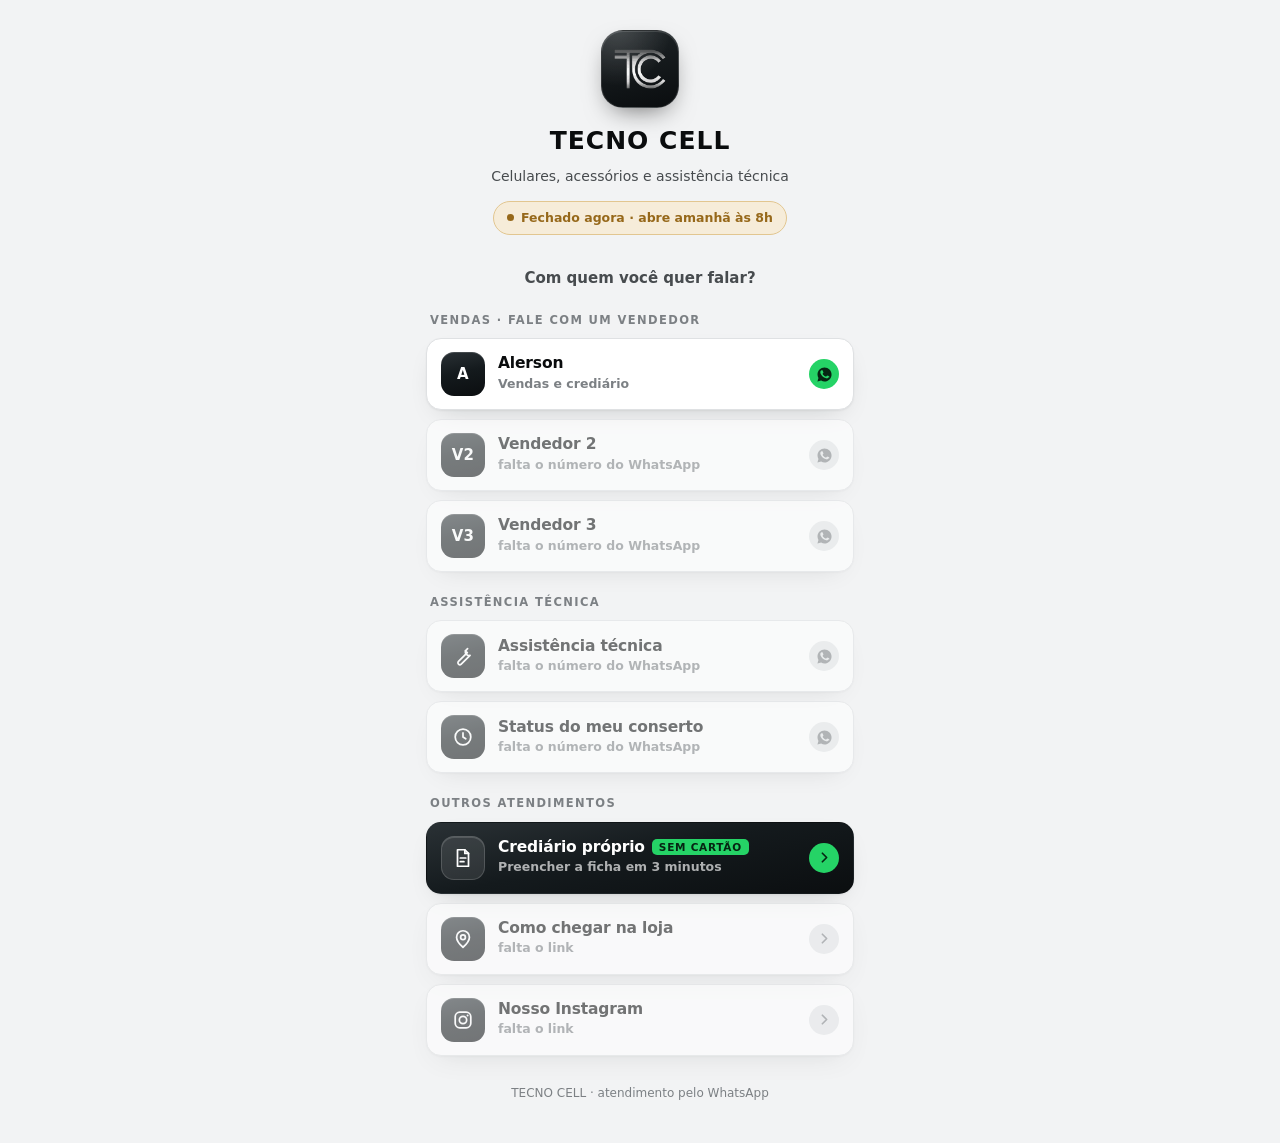
==== bio.html @ 263671c3 "Adiciona página de atendimento (link na bio) Página /bio.html: o cliente escolhe o vendedor ou o set" ====
<!doctype html>
<html lang="pt-BR">
<head>
<meta charset="utf-8">
<meta name="viewport" content="width=device-width,initial-scale=1,viewport-fit=cover">
<meta name="theme-color" content="#0B0E10">
<title>Tecno Cell · Atendimento</title>
<meta name="description" content="Escolha com quem você quer falar na Tecno Cell: vendas, assistência técnica ou crediário. O atendimento abre direto no WhatsApp.">
<meta property="og:title" content="Tecno Cell · Fale com a gente">
<meta property="og:description" content="Escolha o setor e caia direto no WhatsApp.">
<meta property="og:type" content="website">
<style>:root{padding-top:env(safe-area-inset-top,0px);padding-bottom:env(safe-area-inset-bottom,0px)}[hidden]{display:none!important}img{max-width:100%}</style>
</head>
<body>

<style>
/* ====== mesmas cores e fontes da ficha de crediário ====== */
:root{
  --bg:#F2F3F4; --card:#FFFFFF; --field:#F4F5F6; --ink:#0A0C0D; --ink-2:#474B4E; --ink-3:#7C8084;
  --rule:#DFE1E3;
  --accent:#1B1F21; --accent-soft:#E4E6E8;
  --ok:#2E7D52; --ok-soft:#E2EFE8; --ok-line:#9CCBB0;
  --warn:#96681A; --warn-soft:#F6ECD9; --warn-line:#E2C690;
  --wa:#25D366; --wa-ink:#062512;
  --metal:linear-gradient(168deg,#2A3135 0%,#141A1D 46%,#0B0E10 100%);
  --metal-edge:rgba(255,255,255,.14);
  --shadow:0 1px 2px rgba(11,16,20,.05),0 10px 28px -14px rgba(11,16,20,.22);
  --f-display:system-ui,-apple-system,"Segoe UI",Roboto,"Helvetica Neue",sans-serif;
  --f-body:system-ui,-apple-system,"Segoe UI",Roboto,"Helvetica Neue",sans-serif;
  --f-mono:ui-monospace,"SF Mono",SFMono-Regular,"Roboto Mono",Menlo,monospace;
}
@media (prefers-color-scheme:dark){:root:not([data-theme="light"]){
  --bg:#0A0C0D; --card:#14171A; --field:#101315; --ink:#E9ECEE; --ink-2:#B3B8BC; --ink-3:#82888C;
  --rule:#24282B; --accent:#C7CDD1; --accent-soft:#1E2225;
  --ok:#5FB886; --ok-soft:#142619; --ok-line:#2C5A3E;
  --warn:#D4982F; --warn-soft:#2A2213; --warn-line:#5E4718;
  --shadow:0 1px 2px rgba(0,0,0,.45),0 10px 28px -14px rgba(0,0,0,.72);
  color-scheme:dark;
}}
:root[data-theme="dark"]{
  --bg:#0A0C0D; --card:#14171A; --field:#101315; --ink:#E9ECEE; --ink-2:#B3B8BC; --ink-3:#82888C;
  --rule:#24282B; --accent:#C7CDD1; --accent-soft:#1E2225;
  --ok:#5FB886; --ok-soft:#142619; --ok-line:#2C5A3E;
  --warn:#D4982F; --warn-soft:#2A2213; --warn-line:#5E4718;
  --shadow:0 1px 2px rgba(0,0,0,.45),0 10px 28px -14px rgba(0,0,0,.72);
  color-scheme:dark;
}
*{box-sizing:border-box}
body{margin:0;background:var(--bg);color:var(--ink);font-family:var(--f-body);font-size:16px;line-height:1.5;-webkit-text-size-adjust:100%}
.wrap{max-width:460px;margin:0 auto;padding-block:0 40px;padding-left:max(16px,env(safe-area-inset-left,0px));padding-right:max(16px,env(safe-area-inset-right,0px))}
h1,h2{font-family:var(--f-display);font-weight:800;margin:0;letter-spacing:-.02em}
.mono{font-family:var(--f-mono);font-variant-numeric:tabular-nums}

/* topo */
.top{text-align:center;padding-block:30px 6px}
.logo{width:78px;height:78px;margin:0 auto;border-radius:22px;background:radial-gradient(125% 145% at 20% -12%,rgba(255,255,255,.2),rgba(255,255,255,0) 58%),linear-gradient(168deg,#1E2427 0%,#0A0D0F 100%);border:1px solid rgba(255,255,255,.14);display:grid;place-items:center;padding:12px;box-shadow:0 10px 26px -10px rgba(0,0,0,.6),inset 0 1px 0 rgba(255,255,255,.13)}
.logo img{width:100%;height:auto;display:block}
.top h1{font-size:25px;margin-top:14px;letter-spacing:.04em}
.top .sub{margin:6px 0 0;font-size:14px;color:var(--ink-2);text-wrap:balance}
.top .loc{margin:3px 0 0;font-size:12.5px;color:var(--ink-3);font-weight:600;letter-spacing:.02em}

/* aberto / fechado */
.status{display:inline-flex;align-items:center;gap:7px;margin-top:14px;padding:7px 13px;border-radius:999px;font-size:12.5px;font-weight:700;border:1px solid}
.status .dot{width:7px;height:7px;border-radius:50%;flex:0 0 7px}
.status.open{background:var(--ok-soft);border-color:var(--ok-line);color:var(--ok)}
.status.open .dot{background:var(--ok);box-shadow:0 0 0 3px color-mix(in srgb,var(--ok) 22%,transparent)}
.status.shut{background:var(--warn-soft);border-color:var(--warn-line);color:var(--warn)}
.status.shut .dot{background:var(--warn)}

/* chamada */
.lead{margin:26px 0 0;text-align:center;font-size:15px;color:var(--ink-2);font-weight:600}

/* grupos */
.group{margin-top:22px}
.group > h2{font-size:11.5px;font-weight:800;letter-spacing:.12em;text-transform:uppercase;color:var(--ink-3);padding-left:4px;margin-bottom:9px}
.list{display:grid;gap:9px}

/* cada botão */
.item{display:flex;align-items:center;gap:13px;width:100%;text-align:left;text-decoration:none;color:inherit;background:var(--card);border:1px solid var(--rule);border-radius:15px;padding:13px 14px;box-shadow:var(--shadow);transition:transform .12s ease,border-color .12s ease}
.item:active{transform:scale(.985)}
@media (hover:hover){.item:hover{border-color:var(--wa)}}
.item .av{width:44px;height:44px;flex:0 0 44px;border-radius:13px;display:grid;place-items:center;font:800 15px var(--f-display);letter-spacing:.02em;background:var(--metal);color:#fff;box-shadow:inset 0 1px 0 var(--metal-edge)}
.item .av svg{width:22px;height:22px;display:block}
.item .tx{min-width:0;flex:1}
.item .tx b{display:block;font-size:15.5px;font-weight:700;letter-spacing:-.01em;line-height:1.25}
.item .tx > span{display:block;font-size:12.5px;color:var(--ink-3);font-weight:600;margin-top:1px;overflow:hidden;text-overflow:ellipsis;white-space:nowrap}
.item .go{flex:0 0 auto;width:30px;height:30px;border-radius:50%;display:grid;place-items:center;background:var(--wa);color:var(--wa-ink)}
.item .go svg{width:17px;height:17px;display:block}
.item.alt .go{background:var(--accent-soft);color:var(--ink-2)}
.item.off{opacity:.55;pointer-events:none}
.item.off .go{background:var(--accent-soft);color:var(--ink-3)}
.item .tag{font-size:10.5px;font-weight:800;letter-spacing:.07em;text-transform:uppercase;color:var(--wa-ink);background:var(--wa);padding:2px 7px;border-radius:5px;margin-left:7px;vertical-align:1px}

/* destaque */
.item.hero{background:var(--metal);border-color:transparent;color:#F2F4F5}
.item.hero .tx b{color:#fff}
.item.hero .tx > span{color:rgba(255,255,255,.66)}
.item.hero .av{background:rgba(255,255,255,.1);border:1px solid rgba(255,255,255,.16)}

footer{margin-top:28px;text-align:center;font-size:12px;color:var(--ink-3);line-height:1.6}
footer a{color:var(--ink-2)}
@media (prefers-reduced-motion:reduce){*{transition:none!important}}
</style>

<div class="wrap">
  <header class="top">
    <div class="logo"><img alt="Tecno Cell" src="[data-uri]"></div>
    <h1 id="nomeLoja">TECNO CELL</h1>
    <p class="sub" id="subLoja"></p>
    <p class="loc" id="locLoja"></p>
    <div id="status"></div>
  </header>

  <p class="lead">Com quem você quer falar?</p>
  <main id="grupos"></main>

  <footer>
    <span id="rodape"></span>
  </footer>
</div>

<script>
/* ============================================================
   ÁREA DE EDIÇÃO — é só mexer aqui embaixo.
   Número do WhatsApp: 55 + DDD + número, só dígitos.
   Ex.: (37) 99148-6624  ->  "5537991486624"
   Deixe "numero" vazio ("") que o botão aparece apagado.
   ============================================================ */

var LOJA = {
  nome: "TECNO CELL",
  descricao: "Celulares, acessórios e assistência técnica",
  local: "",                      /* ex.: "Formiga · MG" */
  instagram: "",                  /* ex.: "https://instagram.com/tecnocell" */
  mapa: "",                       /* link do Google Maps da loja */
  ficha: "index.html"             /* página da ficha de crediário */
};

/* Horário de funcionamento (24h). Use [] no dia fechado.
   0=domingo, 1=segunda ... 6=sábado */
var HORARIO = {
  1: [["08:00","18:00"]],
  2: [["08:00","18:00"]],
  3: [["08:00","18:00"]],
  4: [["08:00","18:00"]],
  5: [["08:00","18:00"]],
  6: [["08:00","12:00"]],
  0: []
};

var ITENS = [
  /* ---------- VENDEDORES ---------- */
  { grupo:"vendas", nome:"Alerson", cargo:"Vendas e crediário",
    numero:"5537991486624",
    msg:"Oi, Alerson! Vim pelo Instagram e quero falar sobre um aparelho." },

  { grupo:"vendas", nome:"Vendedor 2", cargo:"Vendas",
    numero:"",
    msg:"Oi! Vim pelo Instagram e quero falar sobre um aparelho." },

  { grupo:"vendas", nome:"Vendedor 3", cargo:"Vendas",
    numero:"",
    msg:"Oi! Vim pelo Instagram e quero falar sobre um aparelho." },

  /* ---------- ASSISTÊNCIA ---------- */
  { grupo:"assist", nome:"Assistência técnica", cargo:"Conserto, orçamento e troca de tela",
    icone:"ferramenta", numero:"",
    msg:"Oi! Preciso de um orçamento de conserto. Meu aparelho é um " },

  { grupo:"assist", nome:"Status do meu conserto", cargo:"Saber se o aparelho já está pronto",
    icone:"relogio", numero:"",
    msg:"Oi! Queria saber o andamento do conserto do meu aparelho." },

  /* ---------- OUTROS ---------- */
  { grupo:"outros", nome:"Crediário próprio", cargo:"Preencher a ficha em 3 minutos",
    icone:"ficha", destaque:true, tag:"Sem cartão", link:"ficha" },

  { grupo:"outros", nome:"Como chegar na loja", cargo:"Abrir no mapa",
    icone:"mapa", alt:true, link:"mapa" },

  { grupo:"outros", nome:"Nosso Instagram", cargo:"Ver as novidades e os preços",
    icone:"instagram", alt:true, link:"instagram" }
];

var GRUPOS = [
  { id:"vendas", titulo:"Vendas · fale com um vendedor" },
  { id:"assist", titulo:"Assistência técnica" },
  { id:"outros", titulo:"Outros atendimentos" }
];

/* ============================================================
   DAQUI PARA BAIXO NÃO PRECISA MEXER
   ============================================================ */

var ICONES = {
  whats:'<svg viewBox="0 0 24 24" fill="currentColor" aria-hidden="true"><path d="M12.04 2C6.58 2 2.13 6.45 2.13 11.91c0 1.75.46 3.46 1.32 4.96L2 22l5.25-1.38a9.9 9.9 0 0 0 4.79 1.22h.01c5.46 0 9.91-4.45 9.91-9.91C21.96 6.45 17.5 2 12.04 2zm5.8 14.04c-.25.69-1.44 1.33-1.98 1.38-.54.06-1.04.26-3.6-.86-2.99-1.3-4.86-4.5-5.01-4.71-.15-.21-1.19-1.65-1.14-3.13.05-1.48.84-2.18 1.13-2.48.29-.3.63-.36.84-.36.21 0 .43.01.62.02.2.01.46-.07.72.57.26.64.88 2.19.96 2.35.08.16.13.35.02.56-.11.21-.17.34-.33.53-.16.19-.34.42-.48.56-.16.16-.32.33-.14.65.18.32.8 1.35 1.72 2.19 1.18 1.08 2.18 1.42 2.49 1.58.31.16.49.14.68-.06.19-.2.8-.88 1.02-1.18.21-.3.43-.24.72-.13.29.11 1.83.9 2.15 1.06.32.16.53.24.61.37.08.13.08.76-.17 1.45z"/></svg>',
  seta:'<svg viewBox="0 0 24 24" fill="none" stroke="currentColor" stroke-width="2.4" stroke-linecap="round" stroke-linejoin="round" aria-hidden="true"><path d="M9 6l6 6-6 6"/></svg>',
  ferramenta:'<svg viewBox="0 0 24 24" fill="none" stroke="currentColor" stroke-width="1.9" stroke-linecap="round" stroke-linejoin="round" aria-hidden="true"><path d="M14.7 6.3a4 4 0 0 0 5 5l-9.6 9.6a2.1 2.1 0 0 1-3-3l9.6-9.6a4 4 0 0 1-2-2z"/><path d="M14.7 6.3 17 4"/></svg>',
  relogio:'<svg viewBox="0 0 24 24" fill="none" stroke="currentColor" stroke-width="1.9" stroke-linecap="round" stroke-linejoin="round" aria-hidden="true"><circle cx="12" cy="12" r="8.5"/><path d="M12 7.5V12l3 2"/></svg>',
  ficha:'<svg viewBox="0 0 24 24" fill="none" stroke="currentColor" stroke-width="1.9" stroke-linecap="round" stroke-linejoin="round" aria-hidden="true"><path d="M6 3h8l4 4v14H6z"/><path d="M14 3v4h4M9 12h6M9 16h4"/></svg>',
  mapa:'<svg viewBox="0 0 24 24" fill="none" stroke="currentColor" stroke-width="1.9" stroke-linecap="round" stroke-linejoin="round" aria-hidden="true"><path d="M12 21s7-6.1 7-11a7 7 0 1 0-14 0c0 4.9 7 11 7 11z"/><circle cx="12" cy="10" r="2.6"/></svg>',
  instagram:'<svg viewBox="0 0 24 24" fill="none" stroke="currentColor" stroke-width="1.9" stroke-linecap="round" stroke-linejoin="round" aria-hidden="true"><rect x="3.5" y="3.5" width="17" height="17" rx="5"/><circle cx="12" cy="12" r="4"/><circle cx="17" cy="7" r="1.1" fill="currentColor" stroke="none"/></svg>'
};

function esc(s){ return String(s==null?"":s).replace(/&/g,"&amp;").replace(/</g,"&lt;").replace(/>/g,"&gt;").replace(/"/g,"&quot;"); }
function iniciais(n){ var p=String(n||"").trim().split(/\s+/); return ((p[0]||"")[0]||"").toUpperCase()+((p[1]||"")[0]||"").toUpperCase(); }
function waHref(num,texto){ return "https://api.whatsapp.com/send?phone="+num+"&text="+encodeURIComponent(texto||""); }
function fone(num){
  var d=String(num||"").replace(/\D/g,"");
  var m=d.match(/^(\d{2})(\d{2})(\d{4,5})(\d{4})$/);
  return m ? "+"+m[1]+" ("+m[2]+") "+m[3]+"-"+m[4] : d;
}

/* ---- cabeçalho ---- */
document.getElementById("nomeLoja").textContent = LOJA.nome;
document.getElementById("subLoja").textContent = LOJA.descricao;
var elLoc = document.getElementById("locLoja");
if (LOJA.local) elLoc.textContent = LOJA.local; else elLoc.hidden = true;
document.getElementById("rodape").innerHTML =
  esc(LOJA.nome) + " · atendimento pelo WhatsApp" +
  (LOJA.local ? "<br>" + esc(LOJA.local) : "");

/* ---- aberto agora? ---- */
function horaLoja(){
  try{
    var p = new Intl.DateTimeFormat("en-US",{timeZone:"America/Sao_Paulo",weekday:"short",hour:"2-digit",minute:"2-digit",hour12:false}).formatToParts(new Date());
    var o={}; p.forEach(function(x){ o[x.type]=x.value; });
    var dias={Sun:0,Mon:1,Tue:2,Wed:3,Thu:4,Fri:5,Sat:6};
    return { dia:dias[o.weekday], min:parseInt(o.hour,10)%24*60 + parseInt(o.minute,10) };
  }catch(e){
    var d=new Date(); return { dia:d.getDay(), min:d.getHours()*60+d.getMinutes() };
  }
}
function min(hhmm){ var a=hhmm.split(":"); return (+a[0])*60 + (+a[1]); }
function hLabel(hhmm){ var a=hhmm.split(":"); return (+a[0]) + (a[1]==="00" ? "h" : "h"+a[1]); }
var NOMEDIA=["domingo","segunda","terça","quarta","quinta","sexta","sábado"];

function pintaStatus(){
  var alvo=document.getElementById("status");
  if(!HORARIO){ return; }
  var ag=horaLoja(), hoje=HORARIO[ag.dia]||[], aberto=null;
  for(var i=0;i<hoje.length;i++){ if(ag.min>=min(hoje[i][0]) && ag.min<min(hoje[i][1])) aberto=hoje[i]; }

  var html;
  if(aberto){
    html='<div class="status open"><span class="dot"></span>Aberto agora · fecha às '+hLabel(aberto[1])+'</div>';
  }else{
    /* ainda abre hoje? */
    var prox=null;
    for(var j=0;j<hoje.length;j++){ if(ag.min < min(hoje[j][0])){ prox={quando:"hoje",hora:hoje[j][0]}; break; } }
    if(!prox){
      for(var k=1;k<=7;k++){
        var d=(ag.dia+k)%7, f=HORARIO[d]||[];
        if(f.length){ prox={quando:(k===1?"amanhã":NOMEDIA[d]),hora:f[0][0]}; break; }
      }
    }
    html='<div class="status shut"><span class="dot"></span>Fechado agora'+(prox?' · abre '+prox.quando+' às '+hLabel(prox.hora):'')+'</div>';
  }
  alvo.innerHTML = html + (aberto ? "" : "");
}
pintaStatus();

/* ---- botões ---- */
function cardHTML(it){
  var destino = "", externo = true, off = false;

  if (it.link) {                        /* link que não é WhatsApp */
    destino = LOJA[it.link] || "";
    if (!destino) off = true;
    if (it.link === "ficha") externo = false;
  } else {                              /* WhatsApp */
    var num = String(it.numero||"").replace(/\D/g,"");
    if (num.length < 12) off = true; else destino = waHref(num, it.msg);
  }

  var ic = it.icone ? ICONES[it.icone] : null;
  var av = ic ? ic : esc(iniciais(it.nome));
  var sub = it.cargo || "";
  if (!it.link && !off) sub = sub ? sub : fone(it.numero);
  if (off) sub = it.link ? "falta o link" : "falta o número do WhatsApp";

  var cls = "item" + (it.destaque?" hero":"") + (it.alt?" alt":"") + (off?" off":"");
  var tag = it.tag ? '<span class="tag">'+esc(it.tag)+'</span>' : "";
  var go  = (it.link || it.alt) ? ICONES.seta : ICONES.whats;

  return '<a class="'+cls+'" href="'+esc(off?"#":destino)+'"'+(externo&&!off?' target="_blank" rel="noopener"':'')+
         (off?' aria-disabled="true" tabindex="-1"':'')+'>'+
           '<span class="av">'+av+'</span>'+
           '<span class="tx"><b>'+esc(it.nome)+tag+'</b><span>'+esc(sub)+'</span></span>'+
           '<span class="go">'+go+'</span>'+
         '</a>';
}

var out = "";
GRUPOS.forEach(function(g){
  var itens = ITENS.filter(function(i){ return i.grupo === g.id; });
  if (!itens.length) return;
  out += '<section class="group"><h2>'+esc(g.titulo)+'</h2><div class="list">'+
         itens.map(cardHTML).join("") + '</div></section>';
});
document.getElementById("grupos").innerHTML = out;
</script>
</body>
</html>
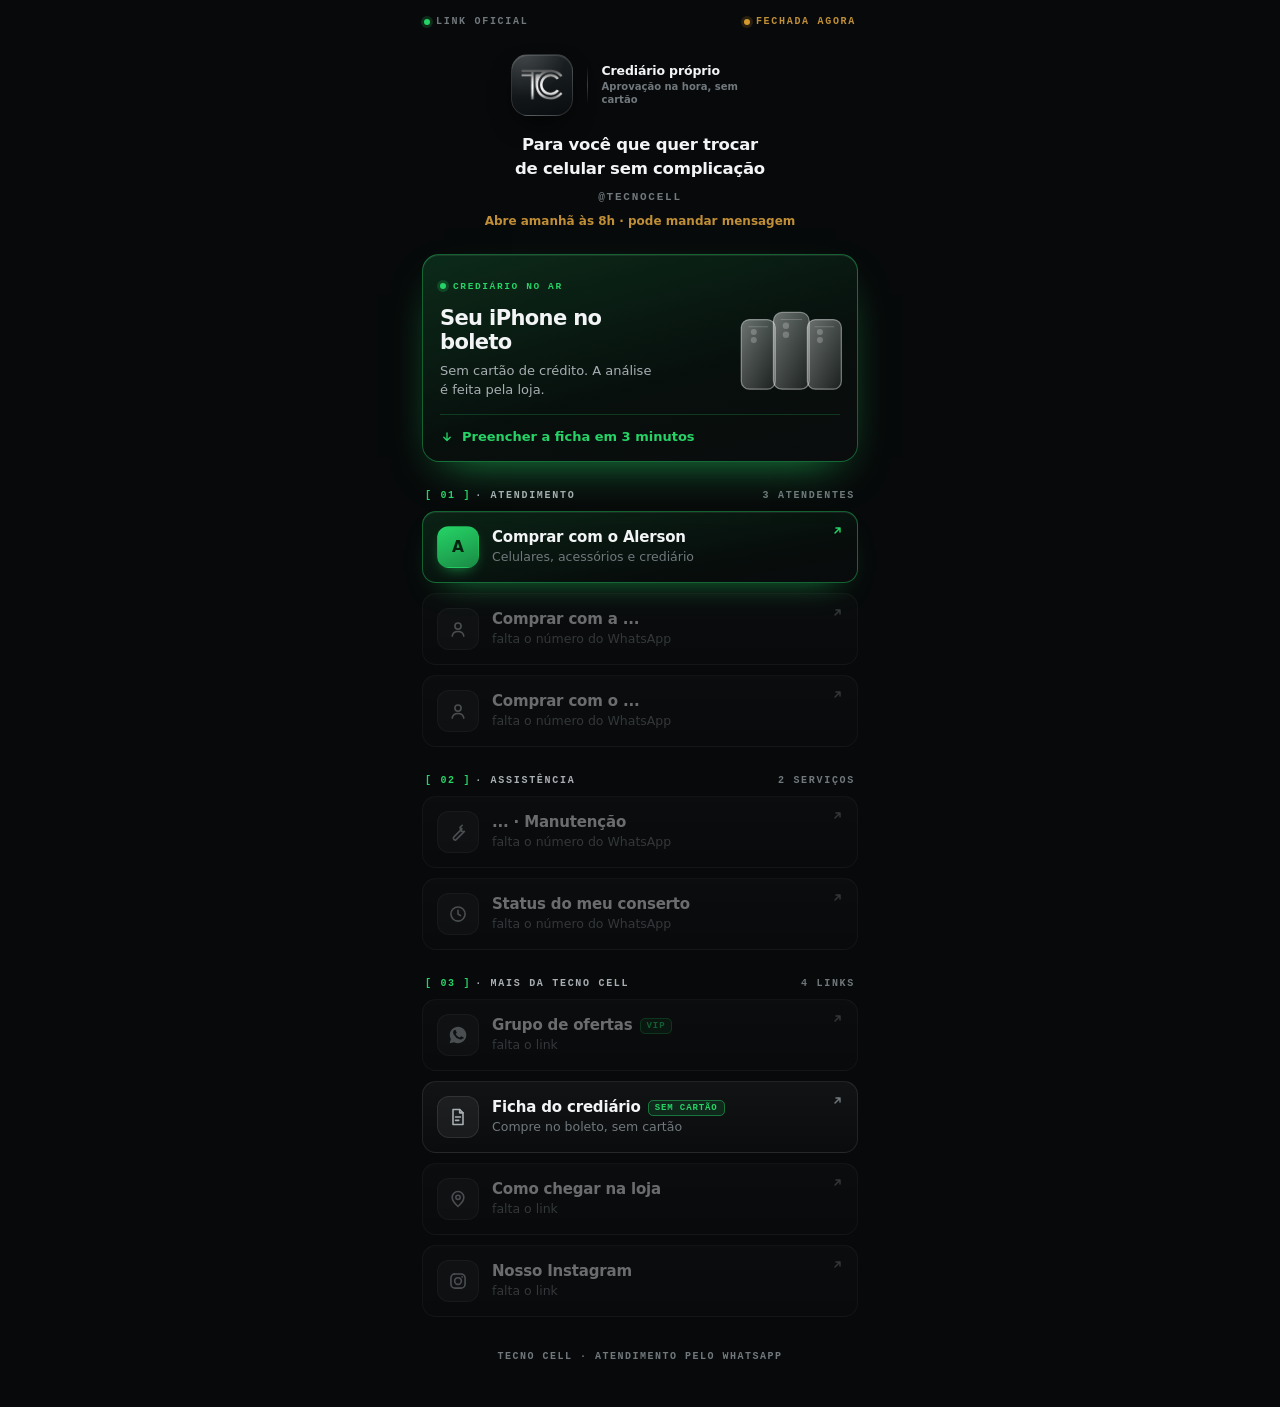
==== commit faf3107d: "Refaz a página de links no estilo escuro com neon Mesmo formato da referência: barra de link oficial" ====
--- a/bio.html
+++ b/bio.html
@@ -1,304 +1,353 @@
 <!doctype html>
-<html lang="pt-BR">
+<html lang="pt-BR" data-theme="dark">
 <head>
 <meta charset="utf-8">
 <meta name="viewport" content="width=device-width,initial-scale=1,viewport-fit=cover">
-<meta name="theme-color" content="#0B0E10">
-<title>Tecno Cell · Atendimento</title>
-<meta name="description" content="Escolha com quem você quer falar na Tecno Cell: vendas, assistência técnica ou crediário. O atendimento abre direto no WhatsApp.">
-<meta property="og:title" content="Tecno Cell · Fale com a gente">
-<meta property="og:description" content="Escolha o setor e caia direto no WhatsApp.">
+<meta name="theme-color" content="#07090A">
+<title>Tecno Cell · Link oficial</title>
+<meta name="description" content="Link oficial da Tecno Cell. Escolha o vendedor ou o setor e fale direto no WhatsApp.">
+<meta property="og:title" content="Tecno Cell · Link oficial">
+<meta property="og:description" content="Escolha com quem falar e caia direto no WhatsApp.">
 <meta property="og:type" content="website">
-<style>:root{padding-top:env(safe-area-inset-top,0px);padding-bottom:env(safe-area-inset-bottom,0px)}[hidden]{display:none!important}img{max-width:100%}</style>
+<style>[hidden]{display:none!important}img{max-width:100%}</style>
 </head>
 <body>
-
 <style>
-/* ====== mesmas cores e fontes da ficha de crediário ====== */
 :root{
-  --bg:#F2F3F4; --card:#FFFFFF; --field:#F4F5F6; --ink:#0A0C0D; --ink-2:#474B4E; --ink-3:#7C8084;
-  --rule:#DFE1E3;
-  --accent:#1B1F21; --accent-soft:#E4E6E8;
-  --ok:#2E7D52; --ok-soft:#E2EFE8; --ok-line:#9CCBB0;
-  --warn:#96681A; --warn-soft:#F6ECD9; --warn-line:#E2C690;
-  --wa:#25D366; --wa-ink:#062512;
-  --metal:linear-gradient(168deg,#2A3135 0%,#141A1D 46%,#0B0E10 100%);
-  --metal-edge:rgba(255,255,255,.14);
-  --shadow:0 1px 2px rgba(11,16,20,.05),0 10px 28px -14px rgba(11,16,20,.22);
-  --f-display:system-ui,-apple-system,"Segoe UI",Roboto,"Helvetica Neue",sans-serif;
-  --f-body:system-ui,-apple-system,"Segoe UI",Roboto,"Helvetica Neue",sans-serif;
-  --f-mono:ui-monospace,"SF Mono",SFMono-Regular,"Roboto Mono",Menlo,monospace;
-}
-@media (prefers-color-scheme:dark){:root:not([data-theme="light"]){
-  --bg:#0A0C0D; --card:#14171A; --field:#101315; --ink:#E9ECEE; --ink-2:#B3B8BC; --ink-3:#82888C;
-  --rule:#24282B; --accent:#C7CDD1; --accent-soft:#1E2225;
-  --ok:#5FB886; --ok-soft:#142619; --ok-line:#2C5A3E;
-  --warn:#D4982F; --warn-soft:#2A2213; --warn-line:#5E4718;
-  --shadow:0 1px 2px rgba(0,0,0,.45),0 10px 28px -14px rgba(0,0,0,.72);
-  color-scheme:dark;
-}}
-:root[data-theme="dark"]{
-  --bg:#0A0C0D; --card:#14171A; --field:#101315; --ink:#E9ECEE; --ink-2:#B3B8BC; --ink-3:#82888C;
-  --rule:#24282B; --accent:#C7CDD1; --accent-soft:#1E2225;
-  --ok:#5FB886; --ok-soft:#142619; --ok-line:#2C5A3E;
-  --warn:#D4982F; --warn-soft:#2A2213; --warn-line:#5E4718;
-  --shadow:0 1px 2px rgba(0,0,0,.45),0 10px 28px -14px rgba(0,0,0,.72);
+  /* ---- cor de destaque da página (troque só esta linha) ----
+     verde  37,211,102   |  laranja 255,138,42
+     azul   56,152,255   |  roxo    168,110,255  |  vermelho 240,72,72 */
+  --acc-rgb:37,211,102;
+  --acc:rgb(var(--acc-rgb));
+
+  --bg:#07090A; --ink:#F2F4F5; --ink-2:#A8AEB2; --ink-3:#71787C;
+  --line:rgba(255,255,255,.09); --line-2:rgba(255,255,255,.055);
+  --card:linear-gradient(180deg,rgba(255,255,255,.045),rgba(255,255,255,.014));
+  --f:system-ui,-apple-system,"Segoe UI",Roboto,"Helvetica Neue",sans-serif;
+  --m:ui-monospace,"SF Mono",SFMono-Regular,"Roboto Mono",Menlo,monospace;
   color-scheme:dark;
 }
 *{box-sizing:border-box}
-body{margin:0;background:var(--bg);color:var(--ink);font-family:var(--f-body);font-size:16px;line-height:1.5;-webkit-text-size-adjust:100%}
-.wrap{max-width:460px;margin:0 auto;padding-block:0 40px;padding-left:max(16px,env(safe-area-inset-left,0px));padding-right:max(16px,env(safe-area-inset-right,0px))}
-h1,h2{font-family:var(--f-display);font-weight:800;margin:0;letter-spacing:-.02em}
-.mono{font-family:var(--f-mono);font-variant-numeric:tabular-nums}
+html,body{background:var(--bg)}
+body{margin:0;color:var(--ink);font-family:var(--f);font-size:16px;line-height:1.5;-webkit-text-size-adjust:100%;overflow-x:hidden}
+
+/* céu estrelado + brilho da cor de destaque */
+.sky{position:fixed;inset:0;z-index:-1;pointer-events:none;
+  background:
+    radial-gradient(90% 55% at 50% -8%,rgba(var(--acc-rgb),.16),rgba(0,0,0,0) 62%),
+    radial-gradient(70% 40% at 50% 104%,rgba(var(--acc-rgb),.08),rgba(0,0,0,0) 70%),
+    var(--bg);}
+.sky::after{content:"";position:absolute;inset:0;opacity:.75;
+  background-image:
+    radial-gradient(1.4px 1.4px at 12% 9%,rgba(255,255,255,.55),transparent),
+    radial-gradient(1.1px 1.1px at 78% 6%,rgba(255,255,255,.4),transparent),
+    radial-gradient(1.2px 1.2px at 33% 21%,rgba(255,255,255,.32),transparent),
+    radial-gradient(1px 1px at 88% 27%,rgba(255,255,255,.45),transparent),
+    radial-gradient(1.3px 1.3px at 6% 38%,rgba(255,255,255,.3),transparent),
+    radial-gradient(1px 1px at 62% 44%,rgba(255,255,255,.35),transparent),
+    radial-gradient(1.2px 1.2px at 23% 58%,rgba(255,255,255,.28),transparent),
+    radial-gradient(1px 1px at 92% 63%,rgba(255,255,255,.32),transparent),
+    radial-gradient(1.4px 1.4px at 44% 74%,rgba(255,255,255,.26),transparent),
+    radial-gradient(1px 1px at 15% 86%,rgba(255,255,255,.34),transparent),
+    radial-gradient(1.1px 1.1px at 71% 91%,rgba(255,255,255,.3),transparent),
+    radial-gradient(1px 1px at 52% 33%,rgba(255,255,255,.22),transparent);}
+
+.wrap{max-width:470px;margin:0 auto;
+  padding-left:max(17px,env(safe-area-inset-left,0px));
+  padding-right:max(17px,env(safe-area-inset-right,0px));
+  padding-top:env(safe-area-inset-top,0px);
+  padding-bottom:calc(40px + env(safe-area-inset-bottom,0px))}
+
+/* barra de cima */
+.bar{display:flex;align-items:center;justify-content:space-between;gap:10px;padding:16px 2px 0;
+  font:700 10px var(--m);letter-spacing:.17em;text-transform:uppercase;color:var(--ink-3)}
+.bar b{font-weight:700;display:inline-flex;align-items:center;gap:6px}
+.bar i{width:6px;height:6px;border-radius:50%;background:var(--acc);display:inline-block;
+  box-shadow:0 0 0 3px rgba(var(--acc-rgb),.18)}
+.bar .shut i{background:#D4982F;box-shadow:0 0 0 3px rgba(212,152,47,.16)}
+.bar .shut{color:#C08E36}
 
 /* topo */
-.top{text-align:center;padding-block:30px 6px}
-.logo{width:78px;height:78px;margin:0 auto;border-radius:22px;background:radial-gradient(125% 145% at 20% -12%,rgba(255,255,255,.2),rgba(255,255,255,0) 58%),linear-gradient(168deg,#1E2427 0%,#0A0D0F 100%);border:1px solid rgba(255,255,255,.14);display:grid;place-items:center;padding:12px;box-shadow:0 10px 26px -10px rgba(0,0,0,.6),inset 0 1px 0 rgba(255,255,255,.13)}
-.logo img{width:100%;height:auto;display:block}
-.top h1{font-size:25px;margin-top:14px;letter-spacing:.04em}
-.top .sub{margin:6px 0 0;font-size:14px;color:var(--ink-2);text-wrap:balance}
-.top .loc{margin:3px 0 0;font-size:12.5px;color:var(--ink-3);font-weight:600;letter-spacing:.02em}
-
-/* aberto / fechado */
-.status{display:inline-flex;align-items:center;gap:7px;margin-top:14px;padding:7px 13px;border-radius:999px;font-size:12.5px;font-weight:700;border:1px solid}
-.status .dot{width:7px;height:7px;border-radius:50%;flex:0 0 7px}
-.status.open{background:var(--ok-soft);border-color:var(--ok-line);color:var(--ok)}
-.status.open .dot{background:var(--ok);box-shadow:0 0 0 3px color-mix(in srgb,var(--ok) 22%,transparent)}
-.status.shut{background:var(--warn-soft);border-color:var(--warn-line);color:var(--warn)}
-.status.shut .dot{background:var(--warn)}
-
-/* chamada */
-.lead{margin:26px 0 0;text-align:center;font-size:15px;color:var(--ink-2);font-weight:600}
-
-/* grupos */
-.group{margin-top:22px}
-.group > h2{font-size:11.5px;font-weight:800;letter-spacing:.12em;text-transform:uppercase;color:var(--ink-3);padding-left:4px;margin-bottom:9px}
-.list{display:grid;gap:9px}
-
-/* cada botão */
-.item{display:flex;align-items:center;gap:13px;width:100%;text-align:left;text-decoration:none;color:inherit;background:var(--card);border:1px solid var(--rule);border-radius:15px;padding:13px 14px;box-shadow:var(--shadow);transition:transform .12s ease,border-color .12s ease}
+.top{text-align:center;padding-top:26px}
+.mark{display:flex;align-items:center;justify-content:center;gap:14px}
+.mark .logo{width:62px;height:62px;flex:0 0 62px;border-radius:17px;padding:9px;display:grid;place-items:center;
+  background:radial-gradient(125% 145% at 20% -12%,rgba(255,255,255,.18),rgba(255,255,255,0) 58%),linear-gradient(168deg,#1E2427,#0A0D0F);
+  border:1px solid rgba(255,255,255,.13);box-shadow:0 12px 30px -12px #000,inset 0 1px 0 rgba(255,255,255,.12)}
+.mark .logo img{width:100%;display:block}
+.mark .div{width:1px;height:38px;background:linear-gradient(180deg,transparent,rgba(255,255,255,.22),transparent)}
+.mark .selo{text-align:left;max-width:168px}
+.mark .selo b{display:block;font-size:12.5px;font-weight:800;letter-spacing:-.01em;line-height:1.2}
+.mark .selo span{display:block;font-size:10px;color:var(--ink-3);font-weight:600;line-height:1.3;margin-top:2px}
+.top h1{margin:17px 0 0;font-size:16.5px;font-weight:700;letter-spacing:-.015em;color:var(--ink);text-wrap:balance}
+.top .handle{margin:9px 0 0;font:700 11px var(--m);letter-spacing:.16em;text-transform:uppercase;color:var(--ink-3)}
+.top .aviso{margin:9px 0 0;font-size:12px;color:#C08E36;font-weight:600}
+
+/* faixa de destaque */
+.promo{position:relative;display:block;text-decoration:none;color:inherit;margin-top:24px;padding:17px 17px 15px;border-radius:17px;overflow:hidden;
+  border:1px solid rgba(var(--acc-rgb),.42);
+  background:linear-gradient(165deg,rgba(var(--acc-rgb),.17),rgba(var(--acc-rgb),.035) 58%,rgba(255,255,255,.015));
+  box-shadow:0 18px 44px -22px rgba(var(--acc-rgb),.75),inset 0 1px 0 rgba(255,255,255,.08)}
+.promo .eyebrow{display:inline-flex;align-items:center;gap:7px;font:700 9.5px var(--m);letter-spacing:.17em;text-transform:uppercase;color:var(--acc)}
+.promo .eyebrow i{width:6px;height:6px;border-radius:50%;background:var(--acc);box-shadow:0 0 0 3px rgba(var(--acc-rgb),.2)}
+.promo h2{margin:11px 0 0;font-size:21px;font-weight:800;letter-spacing:-.03em;line-height:1.14;max-width:16ch}
+.promo p{margin:6px 0 0;font-size:13px;color:var(--ink-2);max-width:26ch}
+.promo .cta{display:flex;align-items:center;gap:8px;margin-top:14px;padding-top:12px;border-top:1px solid rgba(var(--acc-rgb),.22);
+  font-size:13px;font-weight:700;color:var(--acc)}
+.promo .cta svg{width:14px;height:14px;flex:0 0 14px}
+.promo .fones{position:absolute;right:-4px;top:50%;transform:translateY(-54%);width:134px;opacity:1;pointer-events:none}
+@media (max-width:400px){.promo .fones{opacity:.42;right:-26px}}
+
+/* seções */
+.sec{margin-top:28px}
+.sec > header{display:flex;align-items:baseline;justify-content:space-between;gap:10px;padding:0 3px 10px;
+  font:700 10px var(--m);letter-spacing:.17em;text-transform:uppercase;color:var(--ink-3)}
+.sec > header b{color:var(--ink-2);font-weight:700}
+.sec > header b em{font-style:normal;color:var(--acc);margin-right:4px}
+.list{display:grid;gap:10px}
+
+/* cartões */
+.item{position:relative;display:flex;align-items:center;gap:13px;text-decoration:none;color:inherit;
+  padding:14px 40px 14px 14px;border-radius:14px;border:1px solid var(--line);background:var(--card);
+  transition:transform .12s ease,border-color .15s ease,box-shadow .15s ease}
 .item:active{transform:scale(.985)}
-@media (hover:hover){.item:hover{border-color:var(--wa)}}
-.item .av{width:44px;height:44px;flex:0 0 44px;border-radius:13px;display:grid;place-items:center;font:800 15px var(--f-display);letter-spacing:.02em;background:var(--metal);color:#fff;box-shadow:inset 0 1px 0 var(--metal-edge)}
-.item .av svg{width:22px;height:22px;display:block}
+.item .ar{position:absolute;top:11px;right:12px;width:15px;height:15px;color:var(--ink-3)}
+.item .ar svg{width:100%;height:100%;display:block}
+.item .av{width:42px;height:42px;flex:0 0 42px;border-radius:12px;display:grid;place-items:center;
+  font:800 15.5px var(--f);letter-spacing:.01em;background:rgba(255,255,255,.055);color:var(--ink-2);border:1px solid var(--line)}
+.item .av svg{width:20px;height:20px;display:block}
 .item .tx{min-width:0;flex:1}
-.item .tx b{display:block;font-size:15.5px;font-weight:700;letter-spacing:-.01em;line-height:1.25}
-.item .tx > span{display:block;font-size:12.5px;color:var(--ink-3);font-weight:600;margin-top:1px;overflow:hidden;text-overflow:ellipsis;white-space:nowrap}
-.item .go{flex:0 0 auto;width:30px;height:30px;border-radius:50%;display:grid;place-items:center;background:var(--wa);color:var(--wa-ink)}
-.item .go svg{width:17px;height:17px;display:block}
-.item.alt .go{background:var(--accent-soft);color:var(--ink-2)}
-.item.off{opacity:.55;pointer-events:none}
-.item.off .go{background:var(--accent-soft);color:var(--ink-3)}
-.item .tag{font-size:10.5px;font-weight:800;letter-spacing:.07em;text-transform:uppercase;color:var(--wa-ink);background:var(--wa);padding:2px 7px;border-radius:5px;margin-left:7px;vertical-align:1px}
-
-/* destaque */
-.item.hero{background:var(--metal);border-color:transparent;color:#F2F4F5}
-.item.hero .tx b{color:#fff}
-.item.hero .tx > span{color:rgba(255,255,255,.66)}
-.item.hero .av{background:rgba(255,255,255,.1);border:1px solid rgba(255,255,255,.16)}
-
-footer{margin-top:28px;text-align:center;font-size:12px;color:var(--ink-3);line-height:1.6}
-footer a{color:var(--ink-2)}
+.item .tx b{display:block;font-size:15px;font-weight:700;letter-spacing:-.012em;line-height:1.25}
+.item .tx > span{display:block;font-size:12.5px;color:var(--ink-3);font-weight:500;margin-top:2px;
+  overflow:hidden;text-overflow:ellipsis;white-space:nowrap}
+.item .tag{font:700 9px var(--m);letter-spacing:.1em;text-transform:uppercase;color:var(--acc);
+  border:1px solid rgba(var(--acc-rgb),.45);background:rgba(var(--acc-rgb),.12);padding:2px 6px;border-radius:5px;margin-left:7px;vertical-align:2px}
+
+/* cartão ativo (com brilho) */
+.item.on{border-color:rgba(var(--acc-rgb),.42);
+  background:linear-gradient(170deg,rgba(var(--acc-rgb),.13),rgba(var(--acc-rgb),.025) 70%,rgba(255,255,255,.012));
+  box-shadow:0 14px 34px -22px rgba(var(--acc-rgb),.85),inset 0 1px 0 rgba(255,255,255,.07)}
+.item.on .av{background:linear-gradient(158deg,rgba(var(--acc-rgb),1),rgba(var(--acc-rgb),.62));color:#05230F;border-color:transparent;
+  box-shadow:0 6px 16px -8px rgba(var(--acc-rgb),.9)}
+.item.on .ar{color:var(--acc)}
+@media (hover:hover){.item:hover{border-color:rgba(var(--acc-rgb),.55)}}
+
+/* cartão apagado (falta dado) */
+.item.off{opacity:.42;pointer-events:none}
+
+footer{margin-top:30px;text-align:center;font:600 10px var(--m);letter-spacing:.15em;text-transform:uppercase;color:var(--ink-3);line-height:1.9}
 @media (prefers-reduced-motion:reduce){*{transition:none!important}}
 </style>
 
+<div class="sky"></div>
+
 <div class="wrap">
+  <div class="bar">
+    <b><i></i>Link oficial</b>
+    <span id="status"></span>
+  </div>
+
   <header class="top">
-    <div class="logo"><img alt="Tecno Cell" src="[data-uri]"></div>
-    <h1 id="nomeLoja">TECNO CELL</h1>
-    <p class="sub" id="subLoja"></p>
-    <p class="loc" id="locLoja"></p>
-    <div id="status"></div>
+    <div class="mark">
+      <div class="logo"><img alt="Tecno Cell" src="[data-uri]"></div>
+      <div class="div"></div>
+      <div class="selo"><b id="seloT"></b><span id="seloS"></span></div>
+    </div>
+    <h1 id="tagline"></h1>
+    <p class="handle" id="handle"></p>
+    <p class="aviso" id="aviso" hidden></p>
   </header>
 
-  <p class="lead">Com quem você quer falar?</p>
-  <main id="grupos"></main>
-
-  <footer>
-    <span id="rodape"></span>
-  </footer>
+  <a class="promo" id="promo" hidden></a>
+
+  <main id="secoes"></main>
+
+  <footer id="rodape"></footer>
 </div>
 
 <script>
-/* ============================================================
-   ÁREA DE EDIÇÃO — é só mexer aqui embaixo.
-   Número do WhatsApp: 55 + DDD + número, só dígitos.
-   Ex.: (37) 99148-6624  ->  "5537991486624"
-   Deixe "numero" vazio ("") que o botão aparece apagado.
-   ============================================================ */
+/* ==========================================================
+   ÁREA DE EDIÇÃO — mexa só daqui até onde está escrito FIM.
+   WhatsApp = 55 + DDD + número, só dígitos.
+   (37) 99148-6624  ->  "5537991486624"
+   Deixou vazio (""), o botão aparece apagado na página.
+   ========================================================== */
 
 var LOJA = {
-  nome: "TECNO CELL",
-  descricao: "Celulares, acessórios e assistência técnica",
-  local: "",                      /* ex.: "Formiga · MG" */
-  instagram: "",                  /* ex.: "https://instagram.com/tecnocell" */
-  mapa: "",                       /* link do Google Maps da loja */
-  ficha: "index.html"             /* página da ficha de crediário */
+  seloTitulo: "Crediário próprio",
+  seloSub:    "Aprovação na hora, sem cartão",
+  tagline:    "Para você que quer trocar de celular sem complicação",
+  handle:     "@tecnocell",          /* só o @, aparece embaixo do nome */
+  instagram:  "",                     /* https://instagram.com/... */
+  mapa:       "",                     /* link do Google Maps da loja */
+  grupo:      "",                     /* link do grupo de ofertas do WhatsApp */
+  ficha:      "index.html",           /* ficha de crediário (já existe) */
+  rodape:     "Tecno Cell · atendimento pelo WhatsApp"
 };
 
-/* Horário de funcionamento (24h). Use [] no dia fechado.
-   0=domingo, 1=segunda ... 6=sábado */
+/* faixa de destaque lá de cima (deixe DESTAQUE = null para tirar) */
+var DESTAQUE = {
+  etiqueta: "Crediário no ar",
+  titulo:   "Seu iPhone no boleto",
+  texto:    "Sem cartão de crédito. A análise é feita pela loja.",
+  cta:      "Preencher a ficha em 3 minutos",
+  link:     "ficha"
+};
+
+/* horário da loja (24h). [] = fechado. 0=domingo ... 6=sábado */
 var HORARIO = {
-  1: [["08:00","18:00"]],
-  2: [["08:00","18:00"]],
-  3: [["08:00","18:00"]],
-  4: [["08:00","18:00"]],
-  5: [["08:00","18:00"]],
-  6: [["08:00","12:00"]],
-  0: []
+  1:[["08:00","18:00"]], 2:[["08:00","18:00"]], 3:[["08:00","18:00"]],
+  4:[["08:00","18:00"]], 5:[["08:00","18:00"]], 6:[["08:00","12:00"]], 0:[]
 };
 
+var SECOES = [
+  { id:"atend",  titulo:"Atendimento",      unidade:"atendentes" },
+  { id:"assist", titulo:"Assistência",      unidade:"serviços"   },
+  { id:"mais",   titulo:"Mais da Tecno Cell", unidade:"links"    }
+];
+
 var ITENS = [
-  /* ---------- VENDEDORES ---------- */
-  { grupo:"vendas", nome:"Alerson", cargo:"Vendas e crediário",
+  /* ---------------- VENDEDORES ---------------- */
+  { sec:"atend", nome:"Comprar com o Alerson", sub:"Celulares, acessórios e crediário",
     numero:"5537991486624",
     msg:"Oi, Alerson! Vim pelo Instagram e quero falar sobre um aparelho." },
 
-  { grupo:"vendas", nome:"Vendedor 2", cargo:"Vendas",
+  { sec:"atend", nome:"Comprar com a ...", sub:"Celulares, acessórios e crediário",
     numero:"",
     msg:"Oi! Vim pelo Instagram e quero falar sobre um aparelho." },
 
-  { grupo:"vendas", nome:"Vendedor 3", cargo:"Vendas",
+  { sec:"atend", nome:"Comprar com o ...", sub:"Celulares, acessórios e crediário",
     numero:"",
     msg:"Oi! Vim pelo Instagram e quero falar sobre um aparelho." },
 
-  /* ---------- ASSISTÊNCIA ---------- */
-  { grupo:"assist", nome:"Assistência técnica", cargo:"Conserto, orçamento e troca de tela",
+  /* ---------------- ASSISTÊNCIA ---------------- */
+  { sec:"assist", nome:"... · Manutenção", sub:"Orçamento de reparo e ordem de serviço",
     icone:"ferramenta", numero:"",
-    msg:"Oi! Preciso de um orçamento de conserto. Meu aparelho é um " },
-
-  { grupo:"assist", nome:"Status do meu conserto", cargo:"Saber se o aparelho já está pronto",
+    msg:"Oi! Queria um orçamento de conserto. Meu aparelho é um " },
+
+  { sec:"assist", nome:"Status do meu conserto", sub:"Saber se o aparelho já está pronto",
     icone:"relogio", numero:"",
     msg:"Oi! Queria saber o andamento do conserto do meu aparelho." },
 
-  /* ---------- OUTROS ---------- */
-  { grupo:"outros", nome:"Crediário próprio", cargo:"Preencher a ficha em 3 minutos",
-    icone:"ficha", destaque:true, tag:"Sem cartão", link:"ficha" },
-
-  { grupo:"outros", nome:"Como chegar na loja", cargo:"Abrir no mapa",
-    icone:"mapa", alt:true, link:"mapa" },
-
-  { grupo:"outros", nome:"Nosso Instagram", cargo:"Ver as novidades e os preços",
-    icone:"instagram", alt:true, link:"instagram" }
+  /* ---------------- MAIS ---------------- */
+  { sec:"mais", nome:"Grupo de ofertas", sub:"Promoções e novidades em primeira mão",
+    icone:"whats", tag:"VIP", link:"grupo" },
+
+  { sec:"mais", nome:"Ficha do crediário", sub:"Compre no boleto, sem cartão",
+    icone:"ficha", tag:"Sem cartão", link:"ficha" },
+
+  { sec:"mais", nome:"Como chegar na loja", sub:"Abrir no mapa",
+    icone:"mapa", link:"mapa" },
+
+  { sec:"mais", nome:"Nosso Instagram", sub:"Ver as novidades e os preços",
+    icone:"instagram", link:"instagram" }
 ];
 
-var GRUPOS = [
-  { id:"vendas", titulo:"Vendas · fale com um vendedor" },
-  { id:"assist", titulo:"Assistência técnica" },
-  { id:"outros", titulo:"Outros atendimentos" }
-];
-
-/* ============================================================
-   DAQUI PARA BAIXO NÃO PRECISA MEXER
-   ============================================================ */
-
-var ICONES = {
-  whats:'<svg viewBox="0 0 24 24" fill="currentColor" aria-hidden="true"><path d="M12.04 2C6.58 2 2.13 6.45 2.13 11.91c0 1.75.46 3.46 1.32 4.96L2 22l5.25-1.38a9.9 9.9 0 0 0 4.79 1.22h.01c5.46 0 9.91-4.45 9.91-9.91C21.96 6.45 17.5 2 12.04 2zm5.8 14.04c-.25.69-1.44 1.33-1.98 1.38-.54.06-1.04.26-3.6-.86-2.99-1.3-4.86-4.5-5.01-4.71-.15-.21-1.19-1.65-1.14-3.13.05-1.48.84-2.18 1.13-2.48.29-.3.63-.36.84-.36.21 0 .43.01.62.02.2.01.46-.07.72.57.26.64.88 2.19.96 2.35.08.16.13.35.02.56-.11.21-.17.34-.33.53-.16.19-.34.42-.48.56-.16.16-.32.33-.14.65.18.32.8 1.35 1.72 2.19 1.18 1.08 2.18 1.42 2.49 1.58.31.16.49.14.68-.06.19-.2.8-.88 1.02-1.18.21-.3.43-.24.72-.13.29.11 1.83.9 2.15 1.06.32.16.53.24.61.37.08.13.08.76-.17 1.45z"/></svg>',
-  seta:'<svg viewBox="0 0 24 24" fill="none" stroke="currentColor" stroke-width="2.4" stroke-linecap="round" stroke-linejoin="round" aria-hidden="true"><path d="M9 6l6 6-6 6"/></svg>',
-  ferramenta:'<svg viewBox="0 0 24 24" fill="none" stroke="currentColor" stroke-width="1.9" stroke-linecap="round" stroke-linejoin="round" aria-hidden="true"><path d="M14.7 6.3a4 4 0 0 0 5 5l-9.6 9.6a2.1 2.1 0 0 1-3-3l9.6-9.6a4 4 0 0 1-2-2z"/><path d="M14.7 6.3 17 4"/></svg>',
-  relogio:'<svg viewBox="0 0 24 24" fill="none" stroke="currentColor" stroke-width="1.9" stroke-linecap="round" stroke-linejoin="round" aria-hidden="true"><circle cx="12" cy="12" r="8.5"/><path d="M12 7.5V12l3 2"/></svg>',
-  ficha:'<svg viewBox="0 0 24 24" fill="none" stroke="currentColor" stroke-width="1.9" stroke-linecap="round" stroke-linejoin="round" aria-hidden="true"><path d="M6 3h8l4 4v14H6z"/><path d="M14 3v4h4M9 12h6M9 16h4"/></svg>',
-  mapa:'<svg viewBox="0 0 24 24" fill="none" stroke="currentColor" stroke-width="1.9" stroke-linecap="round" stroke-linejoin="round" aria-hidden="true"><path d="M12 21s7-6.1 7-11a7 7 0 1 0-14 0c0 4.9 7 11 7 11z"/><circle cx="12" cy="10" r="2.6"/></svg>',
-  instagram:'<svg viewBox="0 0 24 24" fill="none" stroke="currentColor" stroke-width="1.9" stroke-linecap="round" stroke-linejoin="round" aria-hidden="true"><rect x="3.5" y="3.5" width="17" height="17" rx="5"/><circle cx="12" cy="12" r="4"/><circle cx="17" cy="7" r="1.1" fill="currentColor" stroke="none"/></svg>'
+/* ======================= FIM DA ÁREA DE EDIÇÃO ======================= */
+
+var IC = {
+  seta:'<svg viewBox="0 0 24 24" fill="none" stroke="currentColor" stroke-width="2.3" stroke-linecap="round" stroke-linejoin="round"><path d="M8 16 16 8M9.5 8H16v6.5"/></svg>',
+  baixo:'<svg viewBox="0 0 24 24" fill="none" stroke="currentColor" stroke-width="2.3" stroke-linecap="round" stroke-linejoin="round"><path d="M12 5v13M6.5 12.5 12 18l5.5-5.5"/></svg>',
+  whats:'<svg viewBox="0 0 24 24" fill="currentColor"><path d="M12.04 2C6.58 2 2.13 6.45 2.13 11.91c0 1.75.46 3.46 1.32 4.96L2 22l5.25-1.38a9.9 9.9 0 0 0 4.79 1.22h.01c5.46 0 9.91-4.45 9.91-9.91C21.96 6.45 17.5 2 12.04 2zm5.8 14.04c-.25.69-1.44 1.33-1.98 1.38-.54.06-1.04.26-3.6-.86-2.99-1.3-4.86-4.5-5.01-4.71-.15-.21-1.19-1.65-1.14-3.13.05-1.48.84-2.18 1.13-2.48.29-.3.63-.36.84-.36.21 0 .43.01.62.02.2.01.46-.07.72.57.26.64.88 2.19.96 2.35.08.16.13.35.02.56-.11.21-.17.34-.33.53-.16.19-.34.42-.48.56-.16.16-.32.33-.14.65.18.32.8 1.35 1.72 2.19 1.18 1.08 2.18 1.42 2.49 1.58.31.16.49.14.68-.06.19-.2.8-.88 1.02-1.18.21-.3.43-.24.72-.13.29.11 1.83.9 2.15 1.06.32.16.53.24.61.37.08.13.08.76-.17 1.45z"/></svg>',
+  ferramenta:'<svg viewBox="0 0 24 24" fill="none" stroke="currentColor" stroke-width="1.9" stroke-linecap="round" stroke-linejoin="round"><path d="M14.7 6.3a4 4 0 0 0 5 5l-9.6 9.6a2.1 2.1 0 0 1-3-3l9.6-9.6a4 4 0 0 1-2-2z"/><path d="M14.7 6.3 17 4"/></svg>',
+  relogio:'<svg viewBox="0 0 24 24" fill="none" stroke="currentColor" stroke-width="1.9" stroke-linecap="round" stroke-linejoin="round"><circle cx="12" cy="12" r="8.5"/><path d="M12 7.5V12l3 2"/></svg>',
+  ficha:'<svg viewBox="0 0 24 24" fill="none" stroke="currentColor" stroke-width="1.9" stroke-linecap="round" stroke-linejoin="round"><path d="M6 3h8l4 4v14H6z"/><path d="M14 3v4h4M9 12h6M9 16h4"/></svg>',
+  pessoa:'<svg viewBox="0 0 24 24" fill="none" stroke="currentColor" stroke-width="1.9" stroke-linecap="round" stroke-linejoin="round"><circle cx="12" cy="8.5" r="3.7"/><path d="M5 20.5c.6-3.6 3.5-5.6 7-5.6s6.4 2 7 5.6"/></svg>',
+  mapa:'<svg viewBox="0 0 24 24" fill="none" stroke="currentColor" stroke-width="1.9" stroke-linecap="round" stroke-linejoin="round"><path d="M12 21s7-6.1 7-11a7 7 0 1 0-14 0c0 4.9 7 11 7 11z"/><circle cx="12" cy="10" r="2.6"/></svg>',
+  instagram:'<svg viewBox="0 0 24 24" fill="none" stroke="currentColor" stroke-width="1.9" stroke-linecap="round" stroke-linejoin="round"><rect x="3.5" y="3.5" width="17" height="17" rx="5"/><circle cx="12" cy="12" r="4"/><circle cx="17" cy="7" r="1.1" fill="currentColor" stroke="none"/></svg>',
+  fones:'<svg viewBox="0 0 150 120" fill="none" aria-hidden="true"><defs><linearGradient id="g1" x1="0" y1="0" x2="1" y2="1"><stop offset="0" stop-color="rgba(255,255,255,.4)"/><stop offset="1" stop-color="rgba(255,255,255,.08)"/></linearGradient></defs><g stroke="rgba(255,255,255,.42)" stroke-width="1.4"><rect x="16" y="26" width="38" height="78" rx="9" fill="url(#g1)"/><rect x="52" y="18" width="40" height="86" rx="9.5" fill="url(#g1)"/><rect x="90" y="26" width="38" height="78" rx="9" fill="url(#g1)"/></g><g fill="rgba(255,255,255,.22)"><circle cx="30" cy="40" r="3.4"/><circle cx="30" cy="49" r="3.4"/><circle cx="66" cy="33" r="3.6"/><circle cx="66" cy="43" r="3.6"/><circle cx="104" cy="40" r="3.4"/><circle cx="104" cy="49" r="3.4"/></g><g stroke="rgba(255,255,255,.18)" stroke-width="1.2"><path d="M60 26h24"/><path d="M24 34h22"/><path d="M98 34h22"/></g></svg>'
 };
 
-function esc(s){ return String(s==null?"":s).replace(/&/g,"&amp;").replace(/</g,"&lt;").replace(/>/g,"&gt;").replace(/"/g,"&quot;"); }
-function iniciais(n){ var p=String(n||"").trim().split(/\s+/); return ((p[0]||"")[0]||"").toUpperCase()+((p[1]||"")[0]||"").toUpperCase(); }
-function waHref(num,texto){ return "https://api.whatsapp.com/send?phone="+num+"&text="+encodeURIComponent(texto||""); }
-function fone(num){
-  var d=String(num||"").replace(/\D/g,"");
-  var m=d.match(/^(\d{2})(\d{2})(\d{4,5})(\d{4})$/);
-  return m ? "+"+m[1]+" ("+m[2]+") "+m[3]+"-"+m[4] : d;
+function esc(s){return String(s==null?"":s).replace(/&/g,"&amp;").replace(/</g,"&lt;").replace(/>/g,"&gt;").replace(/"/g,"&quot;");}
+function wa(n,t){return "https://api.whatsapp.com/send?phone="+n+"&text="+encodeURIComponent(t||"");}
+function num2(n){var d=String(n||"").replace(/\D/g,"");return d.length>=12?d:"";}
+function pad(n){return (n<10?"0":"")+n;}
+
+/* ---------- topo ---------- */
+document.getElementById("seloT").textContent  = LOJA.seloTitulo || "";
+document.getElementById("seloS").textContent  = LOJA.seloSub || "";
+document.getElementById("tagline").textContent= LOJA.tagline || "";
+document.getElementById("handle").textContent = LOJA.handle || "";
+document.getElementById("rodape").textContent = LOJA.rodape || "";
+
+/* ---------- aberto / fechado ---------- */
+function agora(){
+  try{
+    var p=new Intl.DateTimeFormat("en-US",{timeZone:"America/Sao_Paulo",weekday:"short",hour:"2-digit",minute:"2-digit",hour12:false}).formatToParts(new Date()),o={};
+    p.forEach(function(x){o[x.type]=x.value;});
+    var dd={Sun:0,Mon:1,Tue:2,Wed:3,Thu:4,Fri:5,Sat:6};
+    return {d:dd[o.weekday],m:(parseInt(o.hour,10)%24)*60+parseInt(o.minute,10)};
+  }catch(e){var x=new Date();return {d:x.getDay(),m:x.getHours()*60+x.getMinutes()};}
 }
-
-/* ---- cabeçalho ---- */
-document.getElementById("nomeLoja").textContent = LOJA.nome;
-document.getElementById("subLoja").textContent = LOJA.descricao;
-var elLoc = document.getElementById("locLoja");
-if (LOJA.local) elLoc.textContent = LOJA.local; else elLoc.hidden = true;
-document.getElementById("rodape").innerHTML =
-  esc(LOJA.nome) + " · atendimento pelo WhatsApp" +
-  (LOJA.local ? "<br>" + esc(LOJA.local) : "");
-
-/* ---- aberto agora? ---- */
-function horaLoja(){
-  try{
-    var p = new Intl.DateTimeFormat("en-US",{timeZone:"America/Sao_Paulo",weekday:"short",hour:"2-digit",minute:"2-digit",hour12:false}).formatToParts(new Date());
-    var o={}; p.forEach(function(x){ o[x.type]=x.value; });
-    var dias={Sun:0,Mon:1,Tue:2,Wed:3,Thu:4,Fri:5,Sat:6};
-    return { dia:dias[o.weekday], min:parseInt(o.hour,10)%24*60 + parseInt(o.minute,10) };
-  }catch(e){
-    var d=new Date(); return { dia:d.getDay(), min:d.getHours()*60+d.getMinutes() };
+function mm(h){var a=h.split(":");return (+a[0])*60+(+a[1]);}
+function hl(h){var a=h.split(":");return (+a[0])+(a[1]==="00"?"h":"h"+a[1]);}
+var DIAS=["domingo","segunda","terça","quarta","quinta","sexta","sábado"];
+
+(function(){
+  var a=agora(), hoje=HORARIO[a.d]||[], aberta=null, i;
+  for(i=0;i<hoje.length;i++) if(a.m>=mm(hoje[i][0])&&a.m<mm(hoje[i][1])) aberta=hoje[i];
+  var st=document.getElementById("status"), av=document.getElementById("aviso");
+  if(aberta){
+    st.innerHTML='<b><i></i>Aberta agora</b>';
+  }else{
+    st.innerHTML='<b class="shut"><i></i>Fechada agora</b>';
+    var prox=null;
+    for(i=0;i<hoje.length;i++) if(a.m<mm(hoje[i][0])){prox={q:"hoje",h:hoje[i][0]};break;}
+    if(!prox) for(var k=1;k<=7;k++){var d=(a.d+k)%7,f=HORARIO[d]||[];if(f.length){prox={q:(k===1?"amanhã":DIAS[d]),h:f[0][0]};break;}}
+    if(prox){ av.textContent="Abre "+prox.q+" às "+hl(prox.h)+" · pode mandar mensagem"; av.hidden=false; }
+  }
+})();
+
+/* ---------- faixa de destaque ---------- */
+if (DESTAQUE){
+  var alvo = DESTAQUE.link ? (LOJA[DESTAQUE.link]||"") : (DESTAQUE.url||"");
+  if (alvo){
+    var pr=document.getElementById("promo");
+    pr.href=alvo;
+    if(DESTAQUE.link!=="ficha"){pr.target="_blank";pr.rel="noopener";}
+    pr.innerHTML = '<span class="fones">'+IC.fones+'</span>'+
+      '<span class="eyebrow"><i></i>'+esc(DESTAQUE.etiqueta||"")+'</span>'+
+      '<h2>'+esc(DESTAQUE.titulo||"")+'</h2>'+
+      '<p>'+esc(DESTAQUE.texto||"")+'</p>'+
+      '<span class="cta">'+IC.baixo+esc(DESTAQUE.cta||"")+'</span>';
+    pr.hidden=false;
   }
 }
-function min(hhmm){ var a=hhmm.split(":"); return (+a[0])*60 + (+a[1]); }
-function hLabel(hhmm){ var a=hhmm.split(":"); return (+a[0]) + (a[1]==="00" ? "h" : "h"+a[1]); }
-var NOMEDIA=["domingo","segunda","terça","quarta","quinta","sexta","sábado"];
-
-function pintaStatus(){
-  var alvo=document.getElementById("status");
-  if(!HORARIO){ return; }
-  var ag=horaLoja(), hoje=HORARIO[ag.dia]||[], aberto=null;
-  for(var i=0;i<hoje.length;i++){ if(ag.min>=min(hoje[i][0]) && ag.min<min(hoje[i][1])) aberto=hoje[i]; }
-
-  var html;
-  if(aberto){
-    html='<div class="status open"><span class="dot"></span>Aberto agora · fecha às '+hLabel(aberto[1])+'</div>';
+
+/* ---------- lista ---------- */
+function card(it){
+  var href="", novaAba=true, off=false;
+  if(it.link){
+    href = LOJA[it.link]||"";
+    if(!href) off=true;
+    if(it.link==="ficha") novaAba=false;
   }else{
-    /* ainda abre hoje? */
-    var prox=null;
-    for(var j=0;j<hoje.length;j++){ if(ag.min < min(hoje[j][0])){ prox={quando:"hoje",hora:hoje[j][0]}; break; } }
-    if(!prox){
-      for(var k=1;k<=7;k++){
-        var d=(ag.dia+k)%7, f=HORARIO[d]||[];
-        if(f.length){ prox={quando:(k===1?"amanhã":NOMEDIA[d]),hora:f[0][0]}; break; }
-      }
-    }
-    html='<div class="status shut"><span class="dot"></span>Fechado agora'+(prox?' · abre '+prox.quando+' às '+hLabel(prox.hora):'')+'</div>';
+    var n=num2(it.numero);
+    if(!n) off=true; else href=wa(n,it.msg);
   }
-  alvo.innerHTML = html + (aberto ? "" : "");
-}
-pintaStatus();
-
-/* ---- botões ---- */
-function cardHTML(it){
-  var destino = "", externo = true, off = false;
-
-  if (it.link) {                        /* link que não é WhatsApp */
-    destino = LOJA[it.link] || "";
-    if (!destino) off = true;
-    if (it.link === "ficha") externo = false;
-  } else {                              /* WhatsApp */
-    var num = String(it.numero||"").replace(/\D/g,"");
-    if (num.length < 12) off = true; else destino = waHref(num, it.msg);
-  }
-
-  var ic = it.icone ? ICONES[it.icone] : null;
-  var av = ic ? ic : esc(iniciais(it.nome));
-  var sub = it.cargo || "";
-  if (!it.link && !off) sub = sub ? sub : fone(it.numero);
-  if (off) sub = it.link ? "falta o link" : "falta o número do WhatsApp";
-
-  var cls = "item" + (it.destaque?" hero":"") + (it.alt?" alt":"") + (off?" off":"");
+  var ini = String(it.nome).replace(/^(comprar com (a|o) )/i,"").trim().charAt(0).toUpperCase();
+  var av  = it.icone ? IC[it.icone] : (/[A-ZÀ-Ú]/.test(ini) ? esc(ini) : IC.pessoa);
+  var sub = off ? (it.link?"falta o link":"falta o número do WhatsApp") : (it.sub||"");
   var tag = it.tag ? '<span class="tag">'+esc(it.tag)+'</span>' : "";
-  var go  = (it.link || it.alt) ? ICONES.seta : ICONES.whats;
-
-  return '<a class="'+cls+'" href="'+esc(off?"#":destino)+'"'+(externo&&!off?' target="_blank" rel="noopener"':'')+
-         (off?' aria-disabled="true" tabindex="-1"':'')+'>'+
+  var on  = !off && !it.link;              /* cartões de WhatsApp ficam acesos */
+  if(!off && it.link==="grupo") on=true;
+
+  return '<a class="item'+(on?" on":"")+(off?" off":"")+'" href="'+esc(off?"#":href)+'"'+
+         (!off&&novaAba?' target="_blank" rel="noopener"':'')+(off?' aria-disabled="true" tabindex="-1"':'')+'>'+
            '<span class="av">'+av+'</span>'+
            '<span class="tx"><b>'+esc(it.nome)+tag+'</b><span>'+esc(sub)+'</span></span>'+
-           '<span class="go">'+go+'</span>'+
-         '</a>';
+           '<span class="ar">'+IC.seta+'</span></a>';
 }
 
-var out = "";
-GRUPOS.forEach(function(g){
-  var itens = ITENS.filter(function(i){ return i.grupo === g.id; });
-  if (!itens.length) return;
-  out += '<section class="group"><h2>'+esc(g.titulo)+'</h2><div class="list">'+
-         itens.map(cardHTML).join("") + '</div></section>';
+var html="", n=0;
+SECOES.forEach(function(s){
+  var itens=ITENS.filter(function(i){return i.sec===s.id;});
+  if(!itens.length) return;
+  n++;
+  html+='<section class="sec"><header><b><em>[ '+pad(n)+' ]</em>· '+esc(s.titulo)+'</b>'+
+        '<span>'+itens.length+' '+esc(s.unidade||"links")+'</span></header>'+
+        '<div class="list">'+itens.map(card).join("")+'</div></section>';
 });
-document.getElementById("grupos").innerHTML = out;
+document.getElementById("secoes").innerHTML=html;
 </script>
 </body>
 </html>
